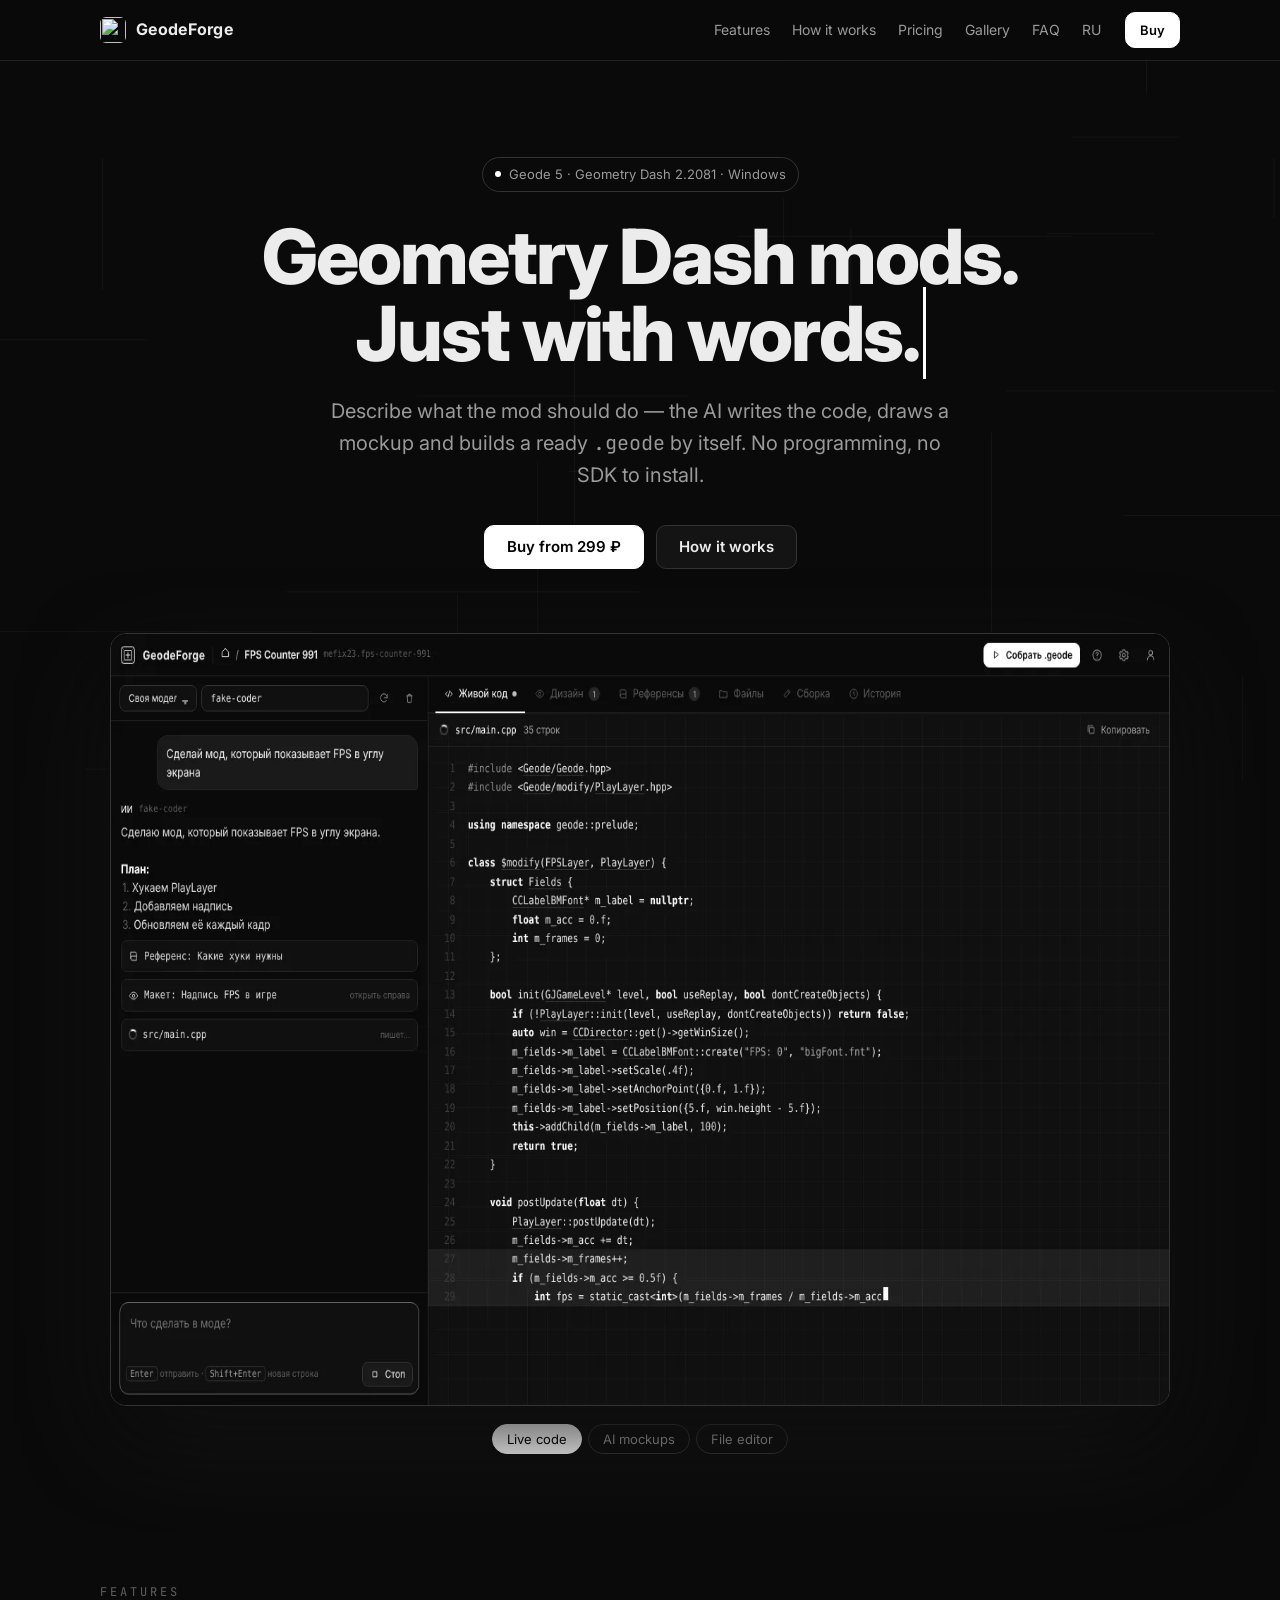
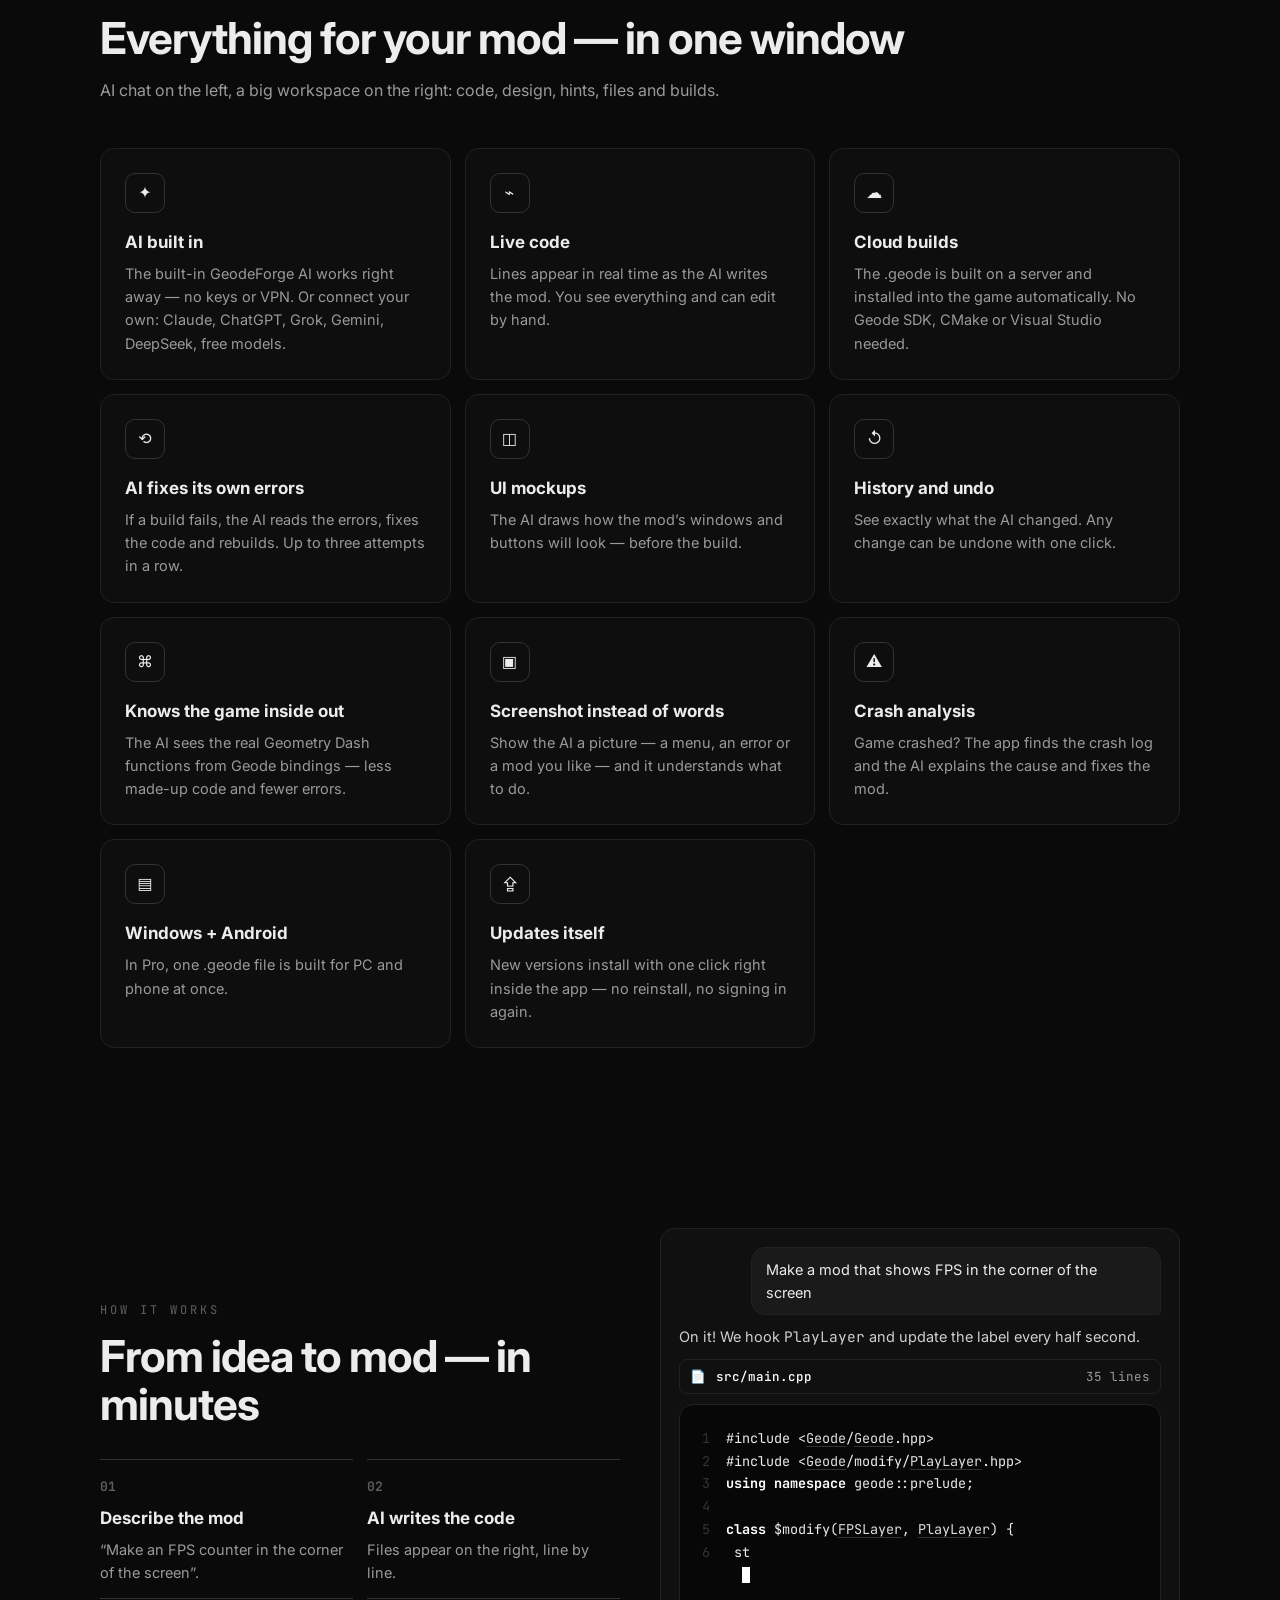
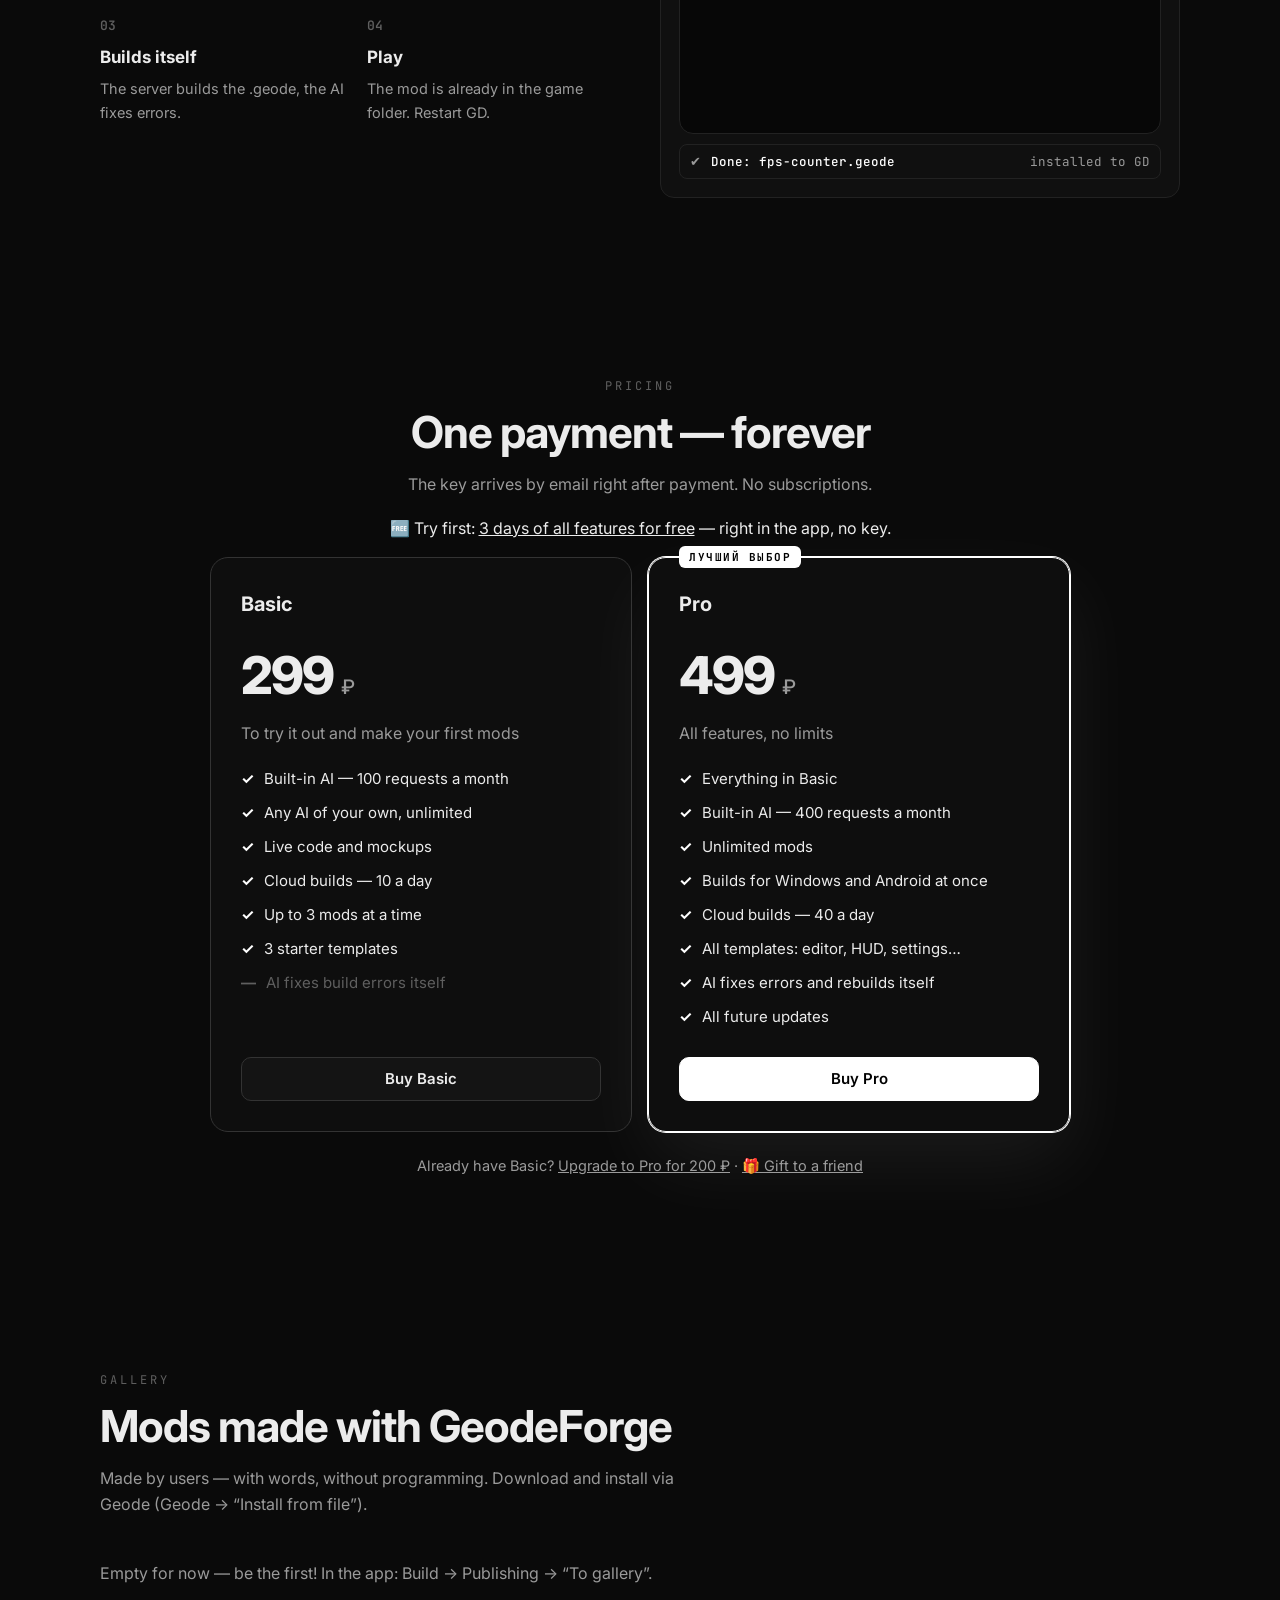
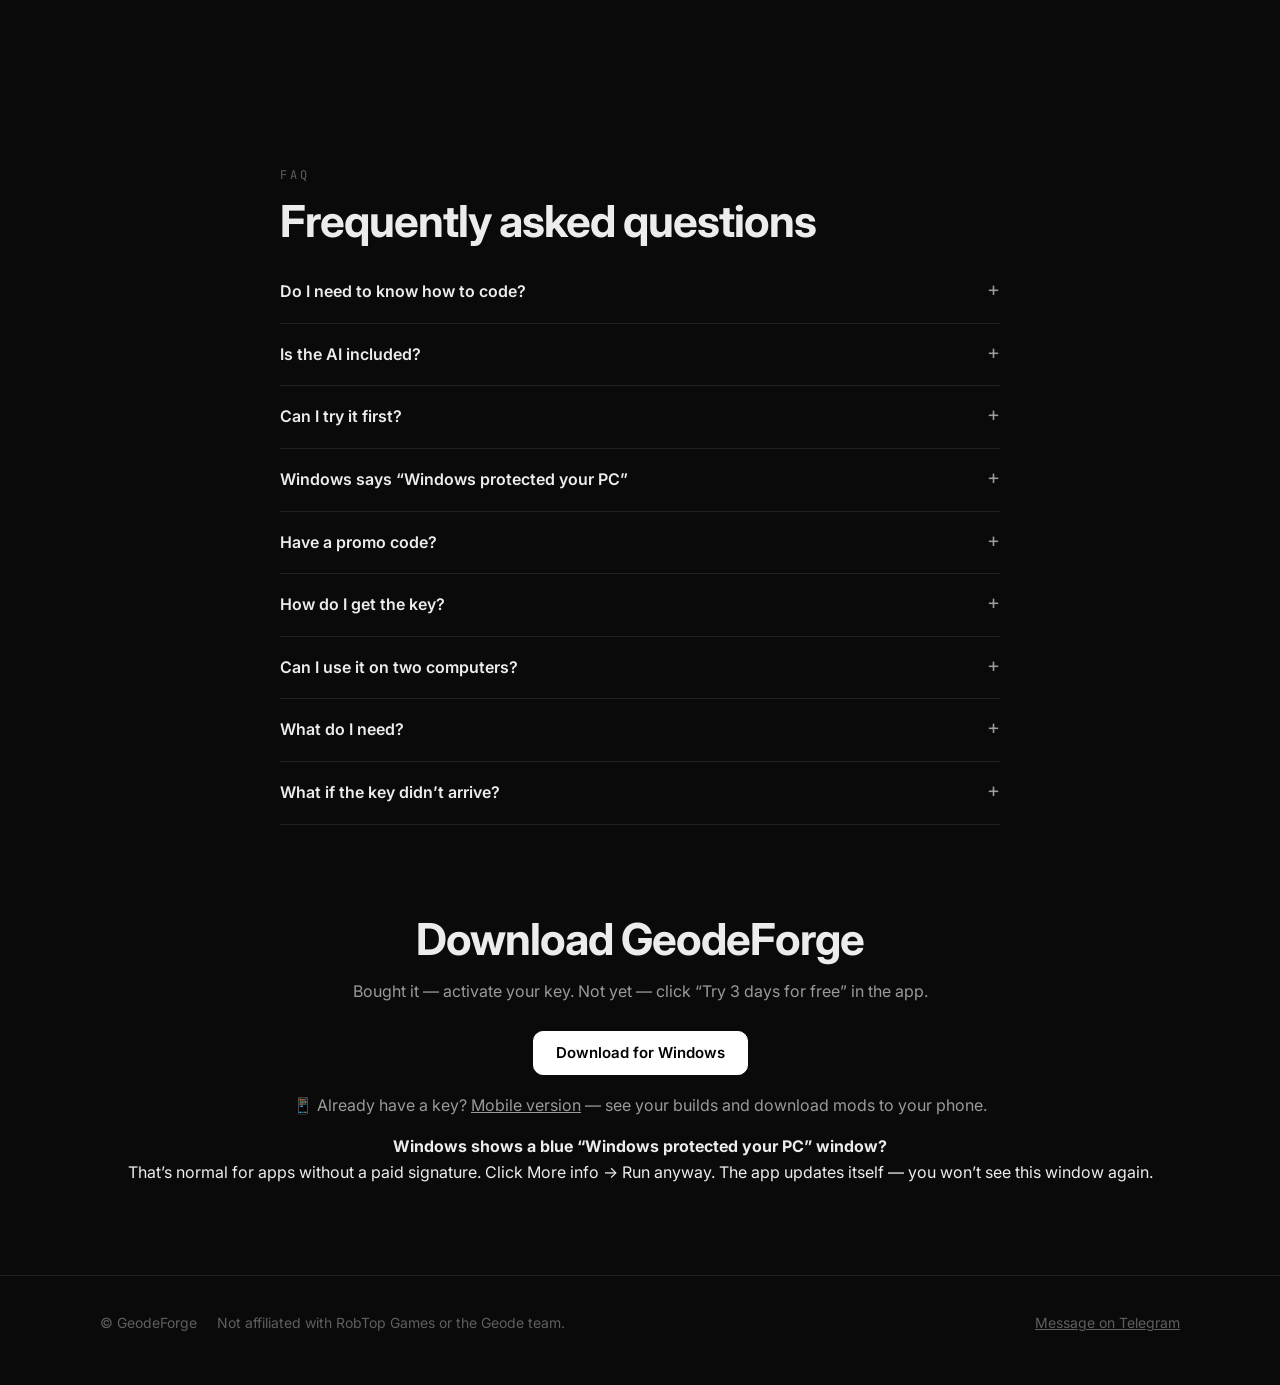
==== en.html @ 8c6d9cfe "update: en.html" ====
<!doctype html>
<html lang="en">
<head>
<meta charset="utf-8">
<meta name="viewport" content="width=device-width, initial-scale=1">
<title>GeodeForge — Geometry Dash mods made with AI</title>
<meta name="description" content="An app for making Geode mods for Geometry Dash with AI. Describe it in words — the AI writes the code and builds the .geode itself.">
<meta property="og:title" content="GeodeForge — Geometry Dash mods with AI">
<meta property="og:description" content="Describe what the mod should do — the AI writes the code, draws a mockup and builds the .geode.">
<meta property="og:image" content="assets/shot-code.webp">
<link rel="icon" type="image/png" href="assets/icon.png">
<link rel="preconnect" href="https://fonts.googleapis.com">
<link href="https://fonts.googleapis.com/css2?family=Inter:wght@400;500;600;700;800&family=JetBrains+Mono:wght@400;600&display=swap" rel="stylesheet">
<link rel="stylesheet" href="style.css">
<link rel="alternate" hreflang="ru" href="./">
<link rel="manifest" href="manifest.webmanifest">
</head>
<body>
<canvas id="lines"></canvas>
<div class="sale-bar" id="sale-bar" hidden></div>

<header>
  <div class="wrap nav">
    <a class="brand" href="#">
      <img src="assets/icon.png" alt="" width="26" height="26" style="border-radius:6px">
      GeodeForge
    </a>
    <nav>
      <a href="#features">Features</a>
      <a href="#how">How it works</a>
      <a href="#buy">Pricing</a>
      <a href="#gallery">Gallery</a>
      <a href="#faq">FAQ</a>
      <a href="./" class="lang">RU</a>
    </nav>
    <a class="btn sm primary" href="#buy">Buy</a>
  </div>
</header>

<main>
  <div class="wrap hero">
    <div class="badge"><i></i> Geode 5 · Geometry Dash 2.2081 · Windows</div>
    <h1>Geometry Dash mods.<br><span class="typed" id="typed">Just with words.</span></h1>
    <p class="lead">Describe what the mod should do — the AI writes the code, draws a mockup and builds a ready <span class="mono">.geode</span> by itself. No programming, no SDK to install.</p>
    <div class="cta">
      <a class="btn primary" href="#buy">Buy from 299 ₽</a>
      <a class="btn" href="#how">How it works</a>
    </div>
    <div class="hero-shot"><img id="shot" src="assets/shot-code.webp" alt="GeodeForge window: AI chat on the left, code appears in real time on the right" width="1456" height="771"></div>
    <div class="shot-tabs">
      <button class="on" data-src="assets/shot-code.webp">Live code</button>
      <button data-src="assets/shot-design.webp">AI mockups</button>
      <button data-src="assets/shot-files.webp">File editor</button>
    </div>
  </div>

  <section id="features">
    <div class="wrap">
      <div class="kicker">Features</div>
      <h2>Everything for your mod — in one window</h2>
      <p class="sub">AI chat on the left, a big workspace on the right: code, design, hints, files and builds.</p>
      <div class="grid">
        <div class="card"><div class="ico">✦</div><h3>AI built in</h3><p>The built-in GeodeForge AI works right away — no keys or VPN. Or connect your own: Claude, ChatGPT, Grok, Gemini, DeepSeek, free models.</p></div>
        <div class="card"><div class="ico">⌁</div><h3>Live code</h3><p>Lines appear in real time as the AI writes the mod. You see everything and can edit by hand.</p></div>
        <div class="card"><div class="ico">☁</div><h3>Cloud builds</h3><p>The .geode is built on a server and installed into the game automatically. No Geode SDK, CMake or Visual Studio needed.</p></div>
        <div class="card"><div class="ico">⟲</div><h3>AI fixes its own errors</h3><p>If a build fails, the AI reads the errors, fixes the code and rebuilds. Up to three attempts in a row.</p></div>
        <div class="card"><div class="ico">◫</div><h3>UI mockups</h3><p>The AI draws how the mod’s windows and buttons will look — before the build.</p></div>
        <div class="card"><div class="ico">↺</div><h3>History and undo</h3><p>See exactly what the AI changed. Any change can be undone with one click.</p></div>
        <div class="card"><div class="ico">⌘</div><h3>Knows the game inside out</h3><p>The AI sees the real Geometry Dash functions from Geode bindings — less made-up code and fewer errors.</p></div>
        <div class="card"><div class="ico">▣</div><h3>Screenshot instead of words</h3><p>Show the AI a picture — a menu, an error or a mod you like — and it understands what to do.</p></div>
        <div class="card"><div class="ico">⚠</div><h3>Crash analysis</h3><p>Game crashed? The app finds the crash log and the AI explains the cause and fixes the mod.</p></div>
        <div class="card"><div class="ico">▤</div><h3>Windows + Android</h3><p>In Pro, one .geode file is built for PC and phone at once.</p></div>
        <div class="card"><div class="ico">⇪</div><h3>Updates itself</h3><p>New versions install with one click right inside the app — no reinstall, no signing in again.</p></div>
      </div>
    </div>
  </section>

  <section id="how">
    <div class="wrap split">
      <div>
        <div class="kicker">How it works</div>
        <h2>From idea to mod — in minutes</h2>
        <div class="steps" style="grid-template-columns:1fr 1fr;margin-top:30px">
          <div class="step"><h3>Describe the mod</h3><p>“Make an FPS counter in the corner of the screen”.</p></div>
          <div class="step"><h3>AI writes the code</h3><p>Files appear on the right, line by line.</p></div>
          <div class="step"><h3>Builds itself</h3><p>The server builds the .geode, the AI fixes errors.</p></div>
          <div class="step"><h3>Play</h3><p>The mod is already in the game folder. Restart GD.</p></div>
        </div>
      </div>
      <div class="chat">
        <div class="bubble">Make a mod that shows FPS in the corner of the screen</div>
        <div class="bot">On it! We hook <span class="mono">PlayLayer</span> and update the label every half second.</div>
        <div class="chip">📄 <b>src/main.cpp</b><span style="margin-left:auto">35 lines</span></div>
        <div class="code" id="code"></div>
        <div class="chip">✔ <b>Done: fps-counter.geode</b><span style="margin-left:auto">installed to GD</span></div>
      </div>
    </div>
  </section>

  <section id="buy">
    <div class="wrap">
      <div style="text-align:center">
        <div class="kicker">Pricing</div>
        <h2>One payment — forever</h2>
        <p class="sub" style="margin:0 auto 18px">The key arrives by email right after payment. No subscriptions.</p>
        <p class="trial-note">🆓 Try first: <a href="#download">3 days of all features for free</a> — right in the app, no key.</p>
      </div>
      <div class="prices">
        <div class="price">
          <h3>Basic</h3>
          <div class="amount" id="amt-basic">299 <span>₽</span></div>
          <div class="dim">To try it out and make your first mods</div>
          <ul>
            <li>Built-in AI — 100 requests a month</li>
            <li>Any AI of your own, unlimited</li>
            <li>Live code and mockups</li>
            <li>Cloud builds — 10 a day</li>
            <li>Up to 3 mods at a time</li>
            <li>3 starter templates</li>
            <li class="no">AI fixes build errors itself</li>
          </ul>
          <button class="btn" data-plan="basic">Buy Basic</button>
        </div>
        <div class="price pro">
          <h3>Pro</h3>
          <div class="amount" id="amt-pro">499 <span>₽</span></div>
          <div class="dim">All features, no limits</div>
          <ul>
            <li>Everything in Basic</li>
            <li>Built-in AI — 400 requests a month</li>
            <li>Unlimited mods</li>
            <li>Builds for Windows and Android at once</li>
            <li>Cloud builds — 40 a day</li>
            <li>All templates: editor, HUD, settings…</li>
            <li>AI fixes errors and rebuilds itself</li>
            <li>All future updates</li>
          </ul>
          <button class="btn primary" data-plan="pro">Buy Pro</button>
        </div>
      </div>
      <p class="upgrade-note">Already have Basic? <a href="#" data-plan="upgrade">Upgrade to Pro for <span id="amt-upgrade">200</span> ₽</a> · <a href="#" data-plan="pro" data-gift="1">🎁 Gift to a friend</a></p>
    </div>
  </section>

  <section id="reviews" hidden>
    <div class="wrap">
      <div class="kicker">Reviews</div>
      <h2>What people say <span id="rating"></span></h2>
      <div class="reviews" id="reviews-list"></div>
    </div>
  </section>

  <section id="gallery">
    <div class="wrap">
      <div class="kicker">Gallery</div>
      <h2>Mods made with GeodeForge</h2>
      <p class="sub">Made by users — with words, without programming. Download and install via Geode (Geode → “Install from file”).</p>
      <div class="gallery" id="gallery-list"><div class="dim">Empty for now — be the first! In the app: Build → Publishing → “To gallery”.</div></div>
    </div>
  </section>

  <section id="faq">
    <div class="wrap faq">
      <div class="kicker">FAQ</div>
      <h2>Frequently asked questions</h2>
      <details><summary>Do I need to know how to code?</summary><p>No. Describe what you need — the AI writes the code. If something’s off, just tell it what to fix.</p></details>
      <details><summary>Is the AI included?</summary><p>Yes: the built-in GeodeForge AI works right away, no keys or VPN (100 requests a month in Basic, 400 in Pro). You can also connect your own AI with no limits — there are free options (OpenRouter, Groq, a local model via Ollama). For the hardest mods Claude is the best.</p></details>
      <details><summary>Can I try it first?</summary><p>Yes. Download the app and click “Try 3 days for free” — all Pro features, no key or payment. Once per computer. Later just enter a purchased key — your mods and settings stay.</p></details>
      <details><summary>Windows says “Windows protected your PC”</summary><p>It’s a normal warning for apps without a paid digital signature. Click “More info” → “Run anyway”. The installer is downloaded only from this site (GitHub).</p></details>
      <details><summary>Have a promo code?</summary><p>Enter it in the “Promo code” field when buying. Friends of GeodeForge users get 10% off with their referral code.</p></details>
      <details><summary>How do I get the key?</summary><p>Right after payment the key is shown on screen and sent by email. In the app click “Activate”, enter your email, a password and the key.</p></details>
      <details><summary>Can I use it on two computers?</summary><p>The account works on one device at a time. When you sign in on a new PC, you get an email or Telegram message with a “Confirm sign-in” button, and the old PC signs out.</p></details>
      <details><summary>What do I need?</summary><p>Windows 10/11 and internet. Nothing to install for building mods — it runs in the cloud.</p></details>
      <details><summary>What if the key didn’t arrive?</summary><p>Check Spam. If it’s not there — message us with the email you used for the purchase.</p></details>
    </div>
  </section>

  <section id="download" style="padding-top:0">
    <div class="wrap" style="text-align:center">
      <h2>Download GeodeForge</h2>
      <p class="sub" style="margin:0 auto 26px">Bought it — activate your key. Not yet — click “Try 3 days for free” in the app.</p>
      <a class="btn primary" id="dl" href="#">Download for Windows</a>
      <p class="dim" style="margin-top:18px">📱 Already have a key? <a href="m.html">Mobile version</a> — see your builds and download mods to your phone.</p>
      <div class="smartscreen">
        <b>Windows shows a blue “Windows protected your PC” window?</b><br>
        That’s normal for apps without a paid signature. Click <span class="kbd">More info</span> → <span class="kbd">Run anyway</span>.
        The app updates itself — you won’t see this window again.
      </div>
    </div>
  </section>
</main>

<footer>
  <div class="wrap">
    <span>© GeodeForge</span>
    <span class="mute">Not affiliated with RobTop Games or the Geode team.</span>
    <span style="margin-left:auto" id="tg"></span>
  </div>
</footer>

<div class="modal-bg" id="modal">
  <form class="modal" id="buyform">
    <button type="button" class="x" aria-label="Close">×</button>
    <h3 id="m-title">Purchase</h3>
    <div class="dim" id="m-sub" style="font-size:14px"></div>
    <label class="l" for="email" id="m-email-label">Email — the key will be sent here</label>
    <input class="input" id="email" type="email" required placeholder="you@gmail.com" autocomplete="email">
    <label class="l" for="promo">Promo code <span class="dim">(if any)</span></label>
    <input class="input mono" id="promo" placeholder="GD20" autocomplete="off" style="text-transform:uppercase">
    <div class="promo-msg" id="promo-msg"></div>
    <label class="check-row"><input type="checkbox" id="gift"> 🎁 It’s a gift — send the key to a friend</label>
    <div id="gift-fields" hidden>
      <label class="l" for="gift-to">Friend’s email</label>
      <input class="input" id="gift-to" type="email" placeholder="friend@mail.ru">
      <label class="l" for="gift-from">From (your name)</label>
      <input class="input" id="gift-from" maxlength="60" placeholder="Alex">
      <label class="l" for="gift-msg">Message (optional)</label>
      <input class="input" id="gift-msg" maxlength="300" placeholder="Happy birthday!">
    </div>
    <label class="l">Payment method</label>
    <div class="seg">
      <button type="button" class="on" data-method="card">💳 Card</button>
      <button type="button" data-method="wallet">YooMoney</button>
    </div>
    <div class="total"><span class="dim">Total</span><b id="m-sum">—</b></div>
    <button class="btn primary" style="width:100%" id="paybtn">Go to payment</button>
    <div class="err" id="m-err"></div>
    <div class="fine">Payment via YooMoney (Russian cards and wallets). After payment you’ll come back here and see your key.</div>
  </form>
</div>

<script src="config.js"></script>
<script src="app.js"></script>
</body>
</html>
---- style.css ----
:root {
  --bg: #0a0a0a;
  --bg2: #101010;
  --panel: #141414;
  --line: #222;
  --line2: #333;
  --text: #ececec;
  --dim: #9a9a9a;
  --mute: #5f5f5f;
  --white: #fff;
  --mono: "JetBrains Mono", Consolas, monospace;
  --sans: "Inter", "Segoe UI", system-ui, sans-serif;
}
* { box-sizing: border-box; }
html { scroll-behavior: smooth; }
body { margin: 0; background: var(--bg); color: var(--text); font: 16px/1.6 var(--sans); -webkit-font-smoothing: antialiased; overflow-x: hidden; }
a { color: inherit; }
img { max-width: 100%; display: block; }
::selection { background: #fff; color: #000; }
.wrap { max-width: 1120px; margin: 0 auto; padding: 0 20px; }
.mono { font-family: var(--mono); }
.dim { color: var(--dim); }
.mute { color: var(--mute); }

/* Фоновые линии */
#lines { position: fixed; inset: 0; z-index: 0; pointer-events: none; opacity: .5; }
main, header, footer { position: relative; z-index: 1; }

/* Шапка */
header { position: sticky; top: 0; z-index: 10; backdrop-filter: blur(12px); background: rgba(10,10,10,.75); border-bottom: 1px solid var(--line); }
.nav { height: 60px; display: flex; align-items: center; gap: 24px; }
.brand { display: flex; align-items: center; gap: 10px; font-weight: 700; letter-spacing: .3px; text-decoration: none; }
.brand svg { width: 26px; height: 26px; }
.nav nav { display: flex; gap: 22px; margin-left: auto; font-size: 14px; }
.nav nav a { color: var(--dim); text-decoration: none; }
.nav nav a:hover { color: var(--white); }

/* Кнопки */
.btn { display: inline-flex; align-items: center; justify-content: center; gap: 8px; height: 44px; padding: 0 22px; border-radius: 10px; border: 1px solid var(--line2); background: var(--panel); color: var(--text); font: 600 15px var(--sans); cursor: pointer; text-decoration: none; transition: .15s; white-space: nowrap; }
.btn:hover { border-color: #666; }
.btn.primary { background: var(--white); color: #000; border-color: var(--white); }
.btn.primary:hover { background: #dcdcdc; }
.btn.sm { height: 36px; padding: 0 14px; font-size: 13px; }
.btn:disabled { opacity: .5; cursor: default; }

/* Первый экран */
.hero { padding: 96px 0 40px; text-align: center; }
.badge { display: inline-flex; gap: 8px; align-items: center; padding: 6px 12px; border: 1px solid var(--line2); border-radius: 999px; font-size: 13px; color: var(--dim); margin-bottom: 26px; }
.badge i { width: 6px; height: 6px; border-radius: 50%; background: #fff; display: inline-block; animation: blink 1.4s infinite; }
@keyframes blink { 50% { opacity: .2; } }
h1 { font-size: clamp(38px, 7vw, 76px); line-height: 1.02; letter-spacing: -2px; margin: 0 0 22px; font-weight: 800; }
h1 .typed { border-right: 3px solid #fff; padding-right: 4px; animation: caret 1s steps(2) infinite; }
@keyframes caret { 50% { border-color: transparent; } }
.lead { font-size: clamp(17px, 2.2vw, 20px); color: var(--dim); max-width: 640px; margin: 0 auto 34px; }
.cta { display: flex; gap: 12px; justify-content: center; flex-wrap: wrap; }
.hero-shot { margin: 64px auto 0; max-width: 1060px; border-radius: 16px; border: 1px solid var(--line2); overflow: hidden; box-shadow: 0 40px 120px rgba(255,255,255,.06), 0 30px 80px rgba(0,0,0,.8); position: relative; background: #000; }
.hero-shot img { width: 100%; }
.shot-tabs { display: flex; gap: 6px; justify-content: center; margin-top: 18px; flex-wrap: wrap; }
.shot-tabs button { background: none; border: 1px solid var(--line2); color: var(--dim); border-radius: 999px; padding: 6px 14px; font: 13px var(--sans); cursor: pointer; }
.shot-tabs button.on { background: #fff; color: #000; border-color: #fff; }

/* Секции */
section { padding: 90px 0; }
.kicker { font: 12px var(--mono); letter-spacing: 3px; color: var(--mute); text-transform: uppercase; margin-bottom: 14px; }
h2 { font-size: clamp(28px, 4vw, 44px); letter-spacing: -1px; margin: 0 0 16px; line-height: 1.1; }
.sub { color: var(--dim); max-width: 620px; margin: 0 0 44px; }

.grid { display: grid; grid-template-columns: repeat(3, 1fr); gap: 14px; }
.card { border: 1px solid var(--line); border-radius: 14px; padding: 24px; background: rgba(16,16,16,.8); transition: .2s; }
.card:hover { border-color: #444; transform: translateY(-2px); }
.card .ico { width: 40px; height: 40px; border-radius: 10px; border: 1px solid var(--line2); display: grid; place-items: center; margin-bottom: 16px; }
.card h3 { margin: 0 0 6px; font-size: 17px; }
.card p { margin: 0; color: var(--dim); font-size: 14.5px; }

.steps { display: grid; grid-template-columns: repeat(4, 1fr); gap: 14px; counter-reset: s; }
.step { border-top: 1px solid var(--line2); padding-top: 18px; counter-increment: s; }
.step::before { content: "0" counter(s); font: 600 13px var(--mono); color: var(--mute); display: block; margin-bottom: 10px; }
.step h3 { margin: 0 0 6px; font-size: 17px; }
.step p { margin: 0; color: var(--dim); font-size: 14.5px; }

/* Живой код */
.code { border: 1px solid var(--line); border-radius: 14px; background: #070707; font: 13.5px/1.7 var(--mono); padding: 22px 0; overflow: hidden; height: 330px; position: relative; }
.code .ln { display: inline-block; width: 46px; text-align: right; padding-right: 16px; color: #333; }
.code .kw { color: #fff; font-weight: 700; }
.code .str { color: #9a9a9a; }
.code .com { color: #555; font-style: italic; }
.code .ty { color: #e0e0e0; text-decoration: underline; text-decoration-color: #333; text-underline-offset: 3px; }
.split { display: grid; grid-template-columns: 1fr 1fr; gap: 40px; align-items: center; }
.chat { border: 1px solid var(--line); border-radius: 14px; padding: 18px; background: var(--bg2); display: flex; flex-direction: column; gap: 10px; }
.bubble { align-self: flex-end; background: #1a1a1a; border: 1px solid var(--line); border-radius: 14px 14px 4px 14px; padding: 10px 14px; max-width: 85%; font-size: 14.5px; }
.bot { font-size: 14.5px; color: #cfcfcf; }
.chip { display: flex; gap: 10px; align-items: center; border: 1px solid var(--line); border-radius: 8px; padding: 8px 10px; font: 12.5px var(--mono); color: var(--dim); }
.chip b { color: #fff; font-weight: 500; }

/* Цены */
.prices { display: grid; grid-template-columns: 1fr 1fr; gap: 16px; max-width: 860px; margin: 0 auto; }
.price { border: 1px solid var(--line2); border-radius: 18px; padding: 30px; background: rgba(16,16,16,.85); display: flex; flex-direction: column; }
.price.pro { border-color: #fff; box-shadow: 0 0 0 1px #fff, 0 30px 80px rgba(255,255,255,.07); position: relative; }
.price.pro::before { content: "ЛУЧШИЙ ВЫБОР"; position: absolute; top: -12px; left: 30px; background: #fff; color: #000; font: 700 11px var(--mono); letter-spacing: 1.5px; padding: 4px 10px; border-radius: 6px; }
.price h3 { margin: 0; font-size: 20px; }
.amount { font-size: 52px; font-weight: 800; letter-spacing: -2px; margin: 14px 0 4px; }
.amount span { font-size: 20px; color: var(--dim); font-weight: 500; letter-spacing: 0; }
.price ul { list-style: none; padding: 0; margin: 20px 0 28px; display: flex; flex-direction: column; gap: 10px; font-size: 15px; }
.price li { display: flex; gap: 10px; }
.price li::before { content: "✓"; color: #fff; font-weight: 700; }
.price li.no { color: var(--mute); }
.price li.no::before { content: "—"; color: var(--mute); }
.price .btn { margin-top: auto; width: 100%; }
.upgrade-note { text-align: center; color: var(--dim); margin-top: 22px; font-size: 14.5px; }

/* Вопросы */
.faq { max-width: 760px; }
details { border-bottom: 1px solid var(--line); padding: 18px 0; }
summary { cursor: pointer; font-weight: 600; list-style: none; display: flex; justify-content: space-between; gap: 20px; }
summary::after { content: "+"; color: var(--dim); font-weight: 400; font-size: 20px; line-height: 1; }
details[open] summary::after { content: "−"; }
details p { color: var(--dim); margin: 12px 0 0; }

footer { border-top: 1px solid var(--line); padding: 36px 0 50px; color: var(--mute); font-size: 14px; }
footer .wrap { display: flex; gap: 20px; flex-wrap: wrap; align-items: center; }

/* Окно покупки */
.modal-bg { position: fixed; inset: 0; background: rgba(0,0,0,.75); backdrop-filter: blur(6px); display: none; place-items: center; z-index: 50; padding: 16px; }
.modal-bg.open { display: grid; }
.modal { width: 100%; max-width: 440px; background: #121212; border: 1px solid var(--line2); border-radius: 18px; padding: 28px; position: relative; }
.modal h3 { margin: 0 0 4px; font-size: 22px; }
.modal .x { position: absolute; top: 14px; right: 14px; background: none; border: none; color: var(--dim); font-size: 22px; cursor: pointer; }
label.l { display: block; font-size: 13px; color: var(--dim); margin: 18px 0 6px; }
.input { width: 100%; height: 46px; border-radius: 10px; border: 1px solid var(--line2); background: #0a0a0a; color: #fff; padding: 0 14px; font: 15px var(--sans); outline: none; }
.input:focus { border-color: #888; }
.seg { display: grid; grid-template-columns: 1fr 1fr; gap: 8px; }
.seg button { height: 44px; border-radius: 10px; border: 1px solid var(--line2); background: #0a0a0a; color: var(--dim); font: 14px var(--sans); cursor: pointer; }
.seg button.on { border-color: #fff; color: #fff; background: #1a1a1a; }
.err { color: #ff8a8a; font-size: 14px; margin-top: 14px; min-height: 1px; }
.total { display: flex; justify-content: space-between; margin: 22px 0 14px; font-size: 15px; }
.total b { font-size: 22px; }
.fine { font-size: 12.5px; color: var(--mute); margin-top: 14px; text-align: center; }

.keybox { font: 700 clamp(18px, 4vw, 26px) var(--mono); letter-spacing: 1px; color: #fff; border: 1px dashed #555; border-radius: 12px; padding: 20px; text-align: center; margin: 22px 0; user-select: all; word-break: break-all; }

@media (max-width: 860px) {
  .grid, .steps { grid-template-columns: 1fr 1fr; }
  .split, .prices { grid-template-columns: 1fr; }
  .nav nav { display: none; }
}
@media (max-width: 560px) {
  .grid, .steps { grid-template-columns: 1fr; }
  .hero { padding-top: 60px; }
  section { padding: 64px 0; }
}
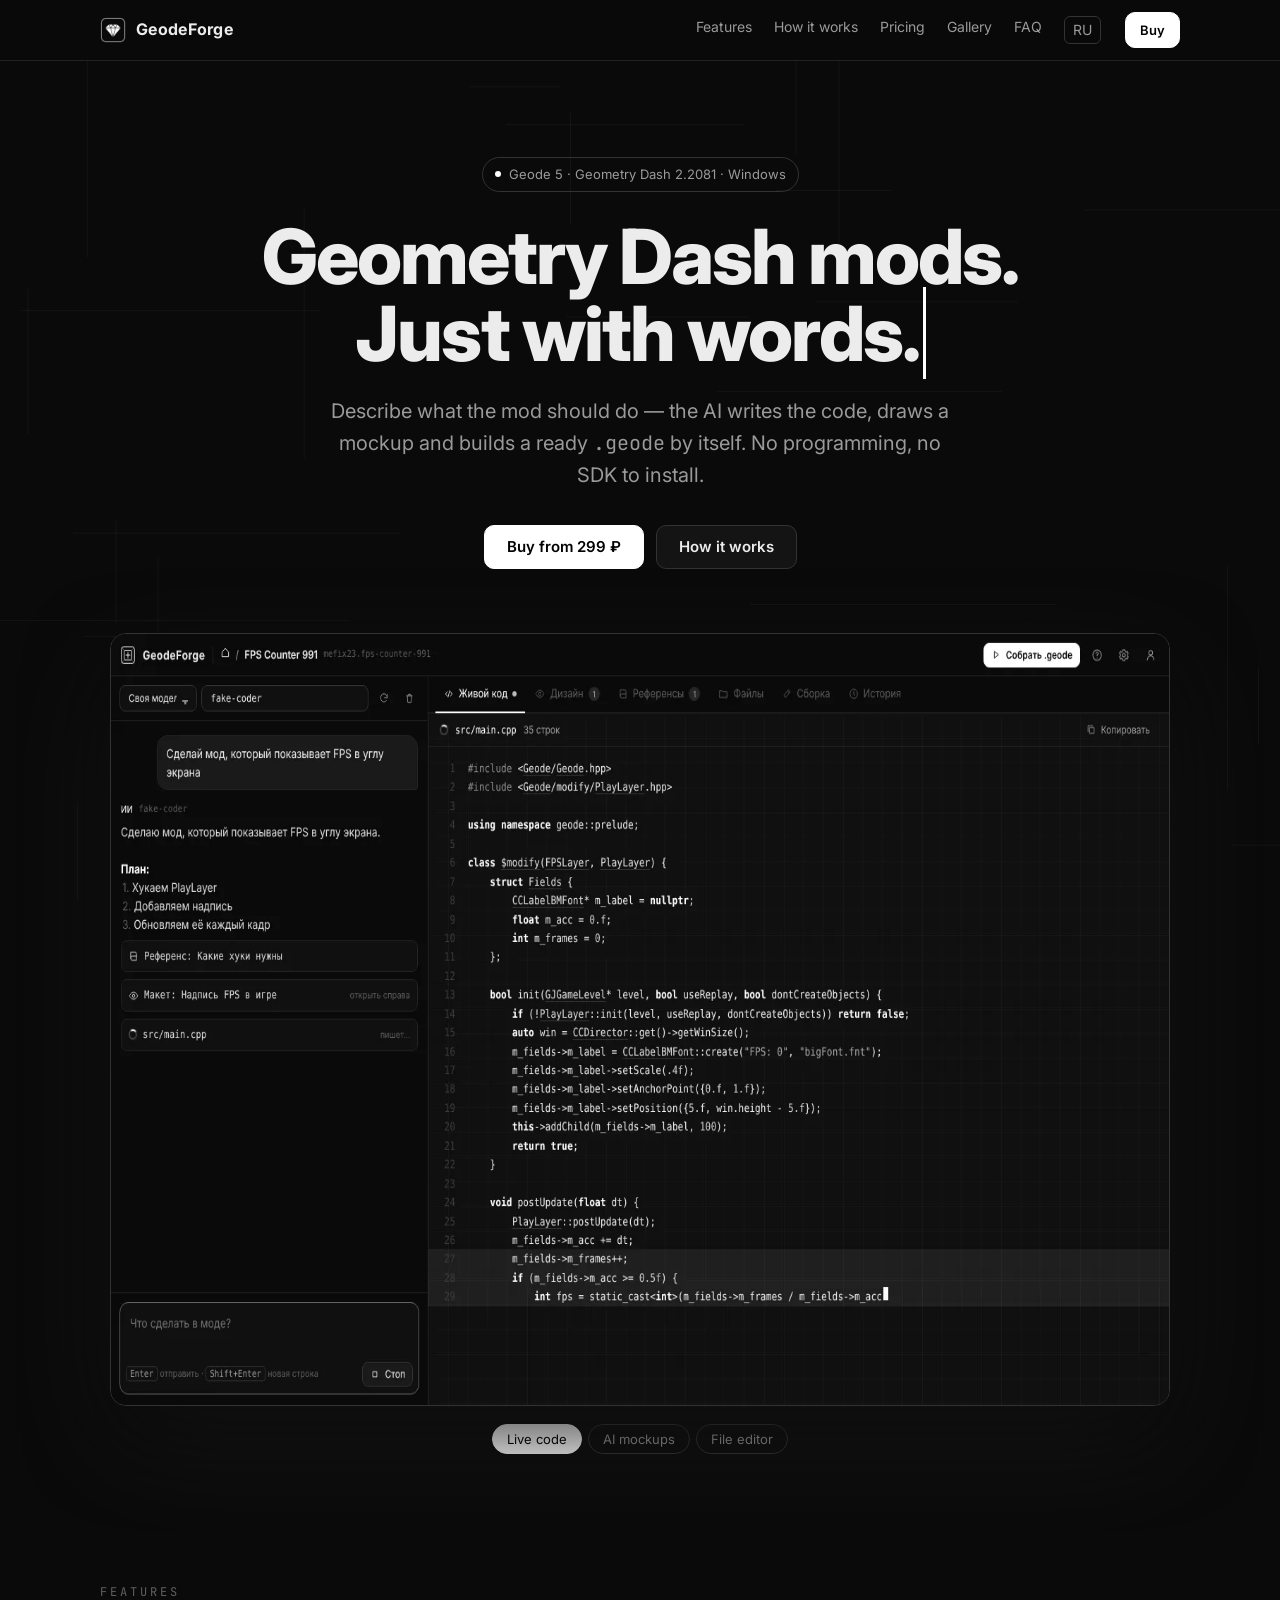
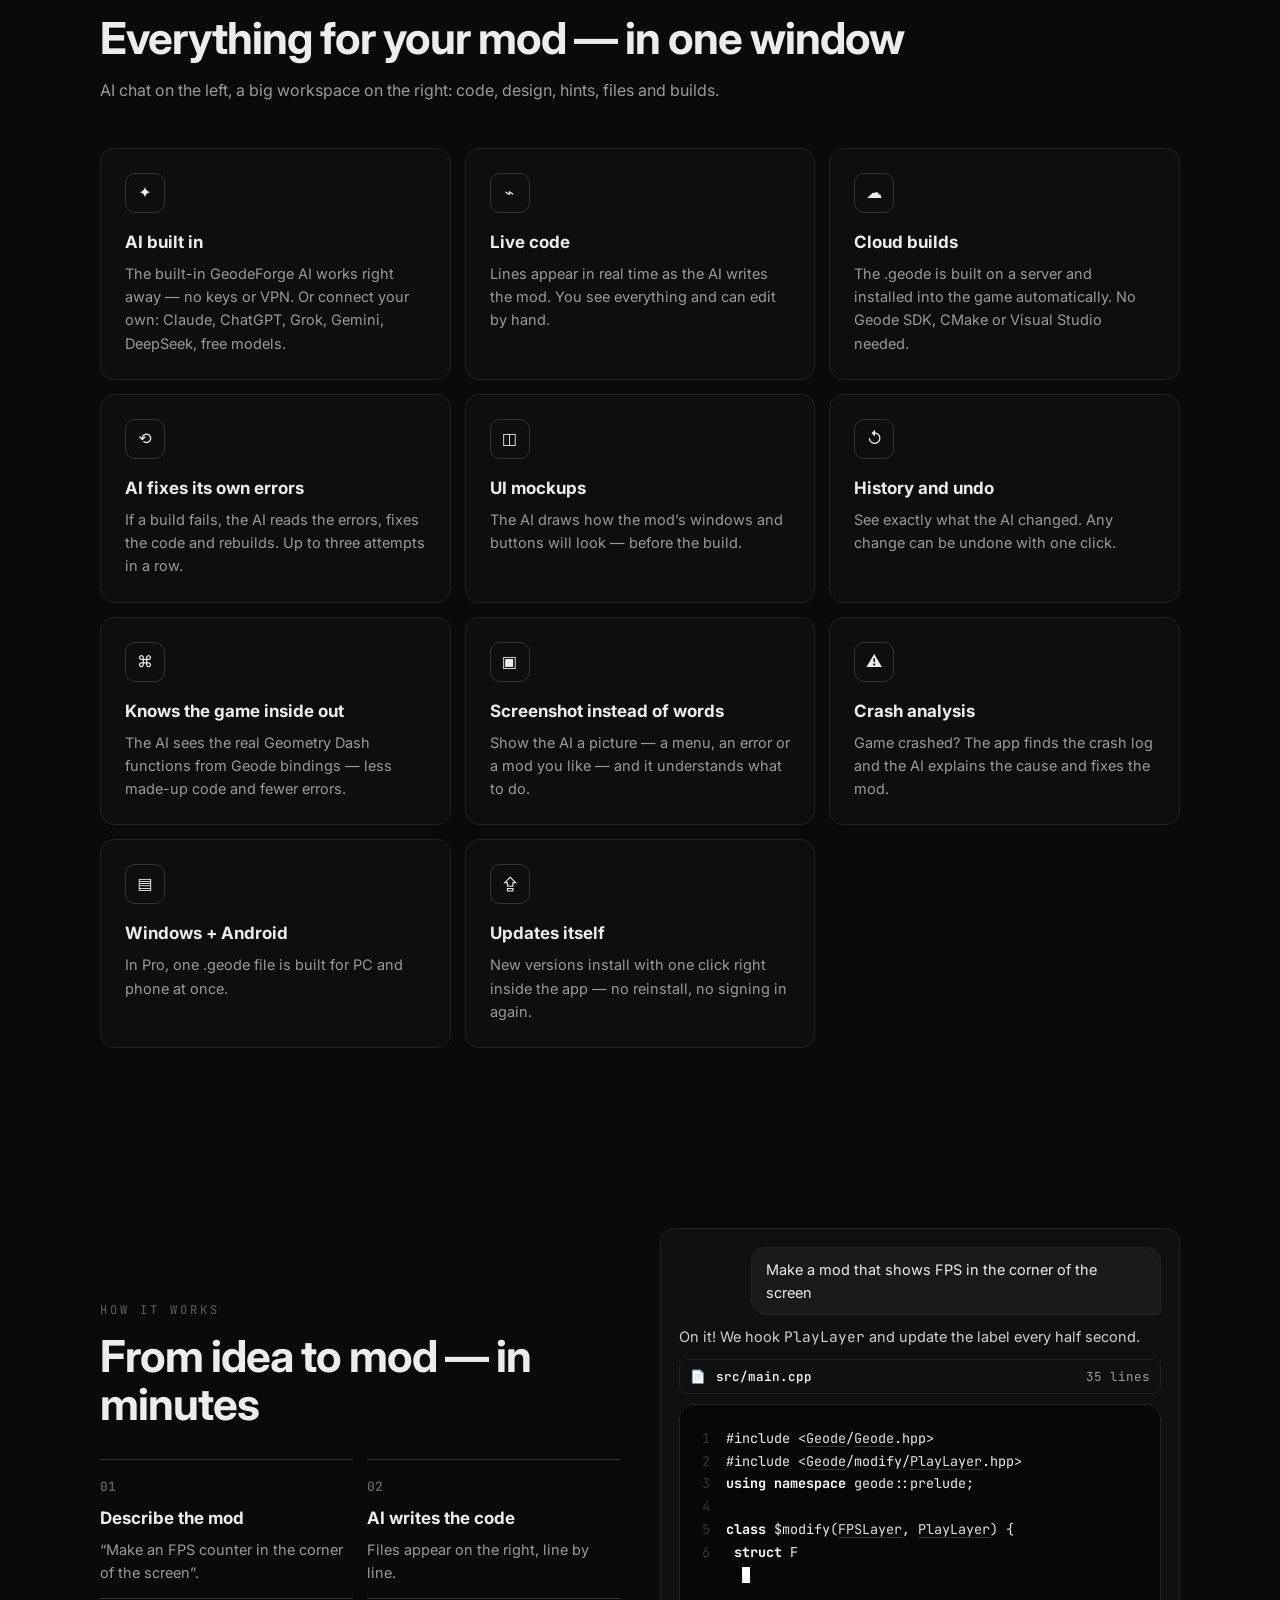
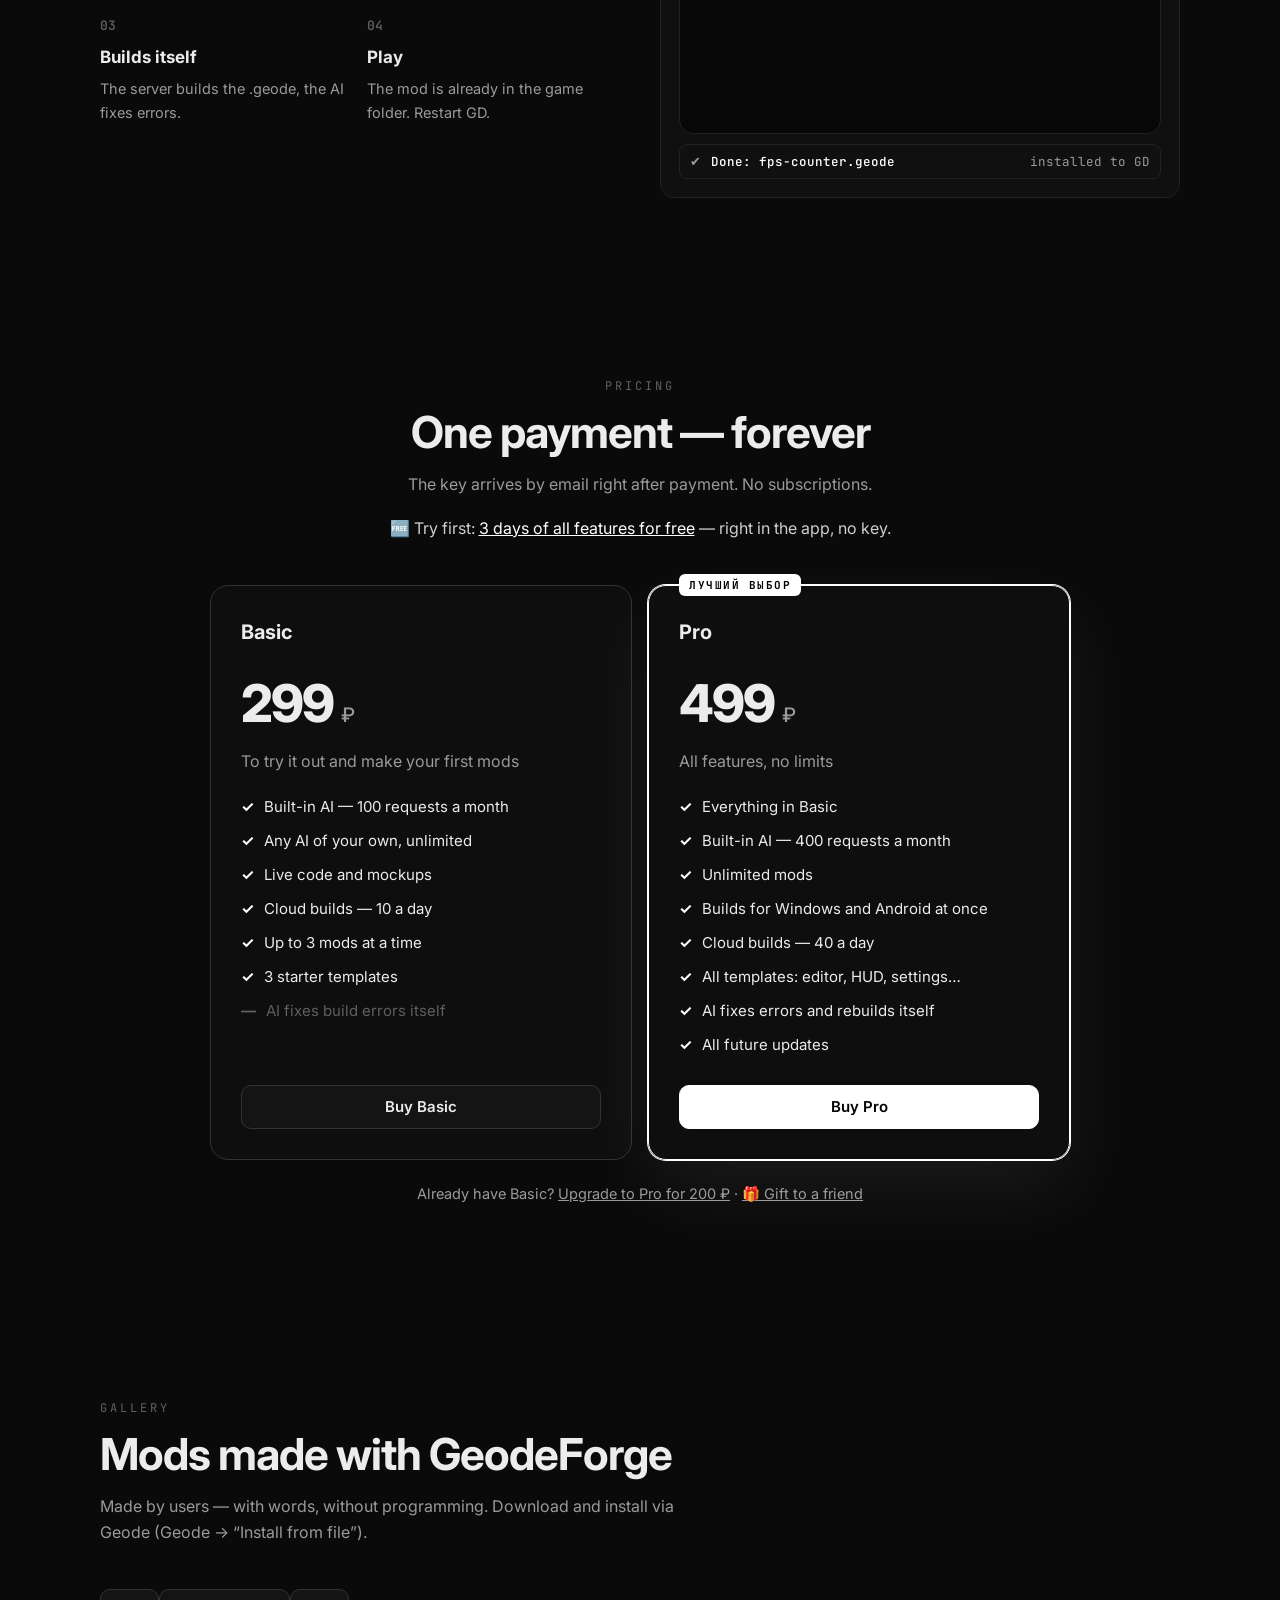
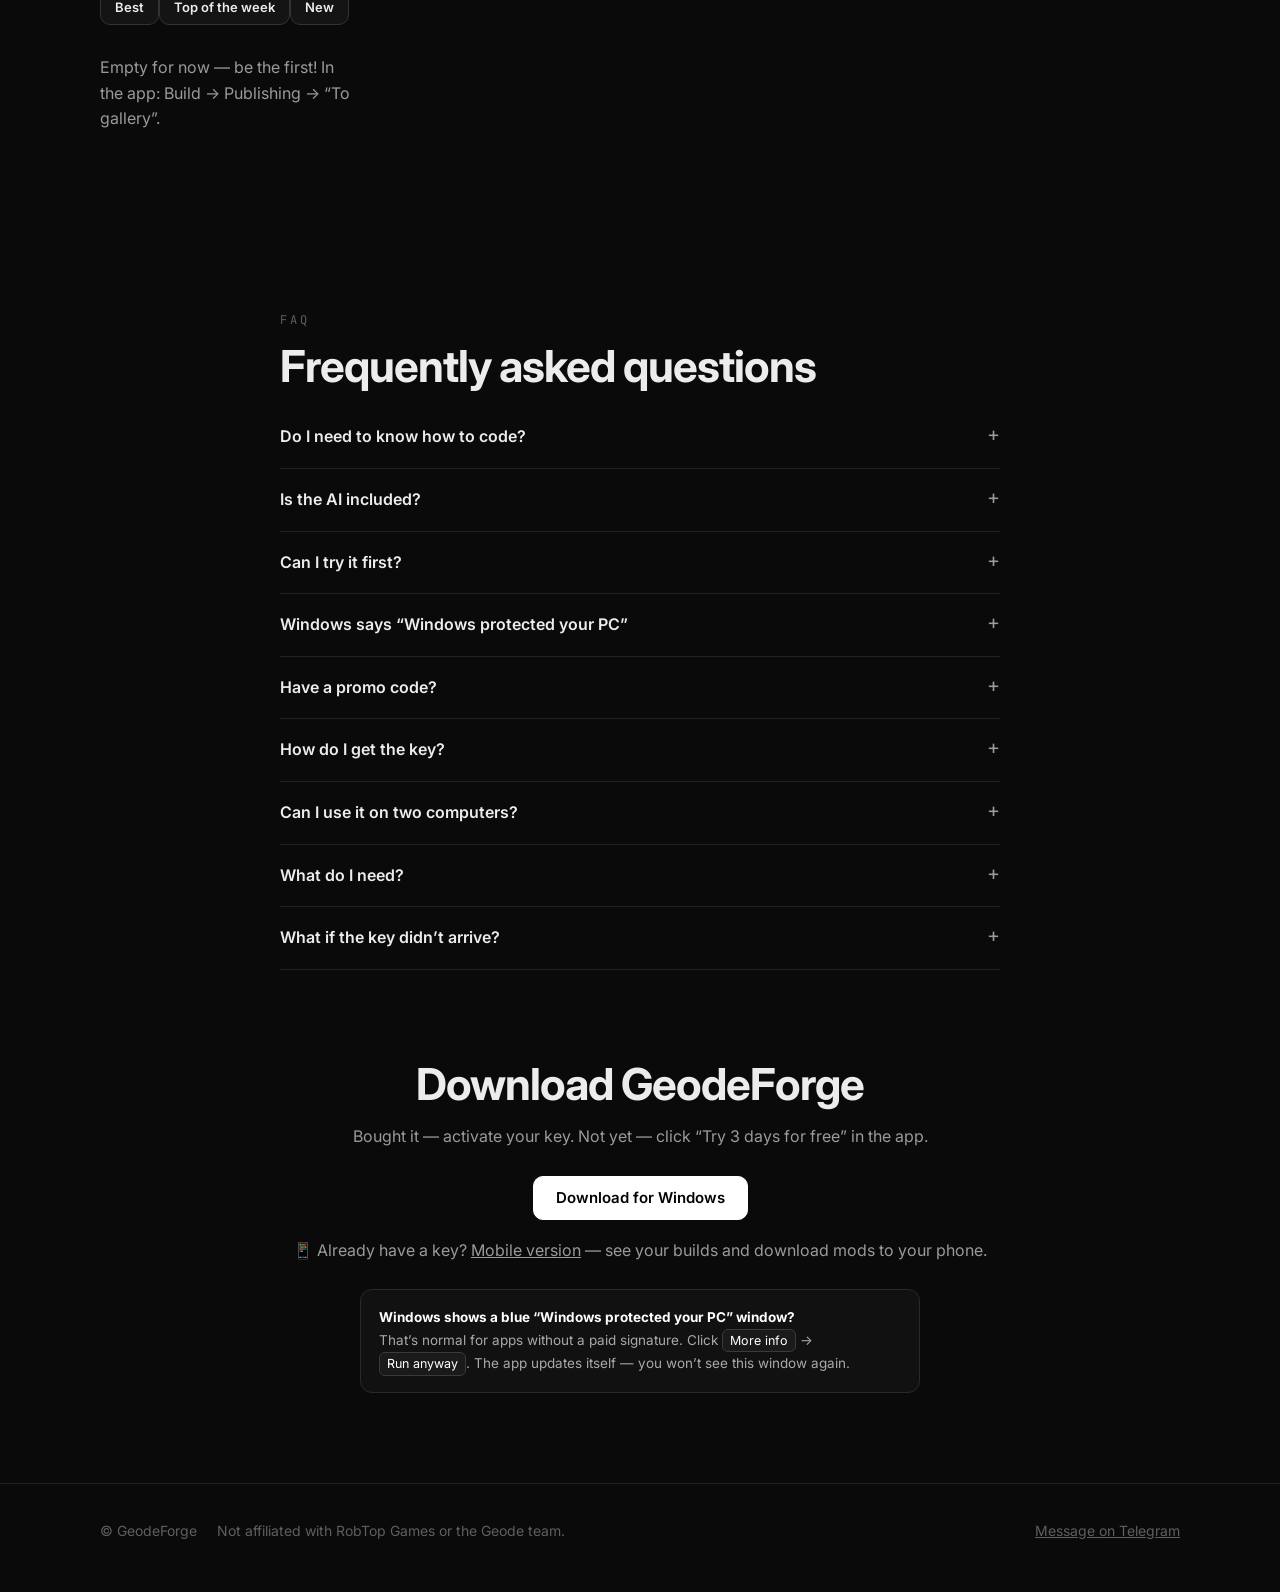
==== commit 4788ed0d: "update: en.html" ====
--- a/en.html
+++ b/en.html
@@ -155,6 +155,8 @@
       <div class="kicker">Gallery</div>
       <h2>Mods made with GeodeForge</h2>
       <p class="sub">Made by users — with words, without programming. Download and install via Geode (Geode → “Install from file”).</p>
+      <div id="contest" class="contest" hidden></div>
+      <div class="gtabs"><button class="btn sm on" data-gsort="top">Best</button><button class="btn sm" data-gsort="week">Top of the week</button><button class="btn sm" data-gsort="new">New</button></div>
       <div class="gallery" id="gallery-list"><div class="dim">Empty for now — be the first! In the app: Build → Publishing → “To gallery”.</div></div>
     </div>
   </section>
--- a/style.css
+++ b/style.css
@@ -148,3 +148,33 @@
   .hero { padding-top: 60px; }
   section { padding: 64px 0; }
 }
+
+.trial-note { text-align: center; margin: 0 auto 44px; color: #cfcfcf; }
+.trial-note a { color: #fff; }
+.smartscreen { max-width: 560px; margin: 26px auto 0; padding: 16px 18px; border: 1px solid #2a2a2a; border-radius: 12px; background: #111; color: #a9a9a9; font-size: 13.5px; line-height: 1.7; text-align: left; }
+.smartscreen b { color: #fff; }
+.kbd { display: inline-block; padding: 0 7px; border: 1px solid #3a3a3a; border-radius: 6px; background: #1a1a1a; color: #fff; font-size: 12.5px; }
+.promo-msg { font-size: 12.5px; min-height: 18px; margin-top: 6px; color: #a9a9a9; }
+.promo-msg.ok { color: #fff; }
+.promo-msg.err { color: #ff6b6b; }
+.total s { color: #666; font-weight: 400; margin-right: 8px; font-size: .8em; }
+
+.sale-bar { position: relative; z-index: 5; background: #fff; color: #000; text-align: center; font-weight: 700; padding: 10px 16px; font-size: 14px; }
+.sale-bar a { color: #000; }
+nav .lang { border: 1px solid #333; border-radius: 6px; padding: 2px 8px; }
+.amount s { color: #666; font-size: .5em; margin-right: 6px; font-weight: 600; }
+.reviews { display: grid; grid-template-columns: repeat(auto-fill, minmax(280px, 1fr)); gap: 14px; margin-top: 30px; }
+.review { border: 1px solid #262626; border-radius: 14px; padding: 18px; background: #111; }
+.review .st { letter-spacing: 2px; color: #fff; }
+.review .st i { color: #333; font-style: normal; }
+.review p { color: #cfcfcf; margin: 10px 0; white-space: pre-wrap; }
+.review b { font-size: 14px; }
+.gallery { display: grid; grid-template-columns: repeat(auto-fill, minmax(240px, 1fr)); gap: 14px; margin-top: 30px; }
+.gcard { border: 1px solid #262626; border-radius: 14px; overflow: hidden; background: #111; display: flex; flex-direction: column; }
+.gcard .img { aspect-ratio: 16 / 10; background: #0a0a0a center / cover no-repeat; display: grid; place-items: center; color: #444; font-size: 30px; }
+.gcard .body { padding: 14px; display: flex; flex-direction: column; gap: 6px; flex: 1; }
+.gcard .body p { color: #a9a9a9; font-size: 13.5px; margin: 0; flex: 1; }
+.gcard .meta { font-size: 12px; color: #6b6b6b; }
+.mac-links { margin-top: 14px; font-size: 14px; color: #cfcfcf; }
+.mac-links a { color: #fff; }
+.check-row { display: flex; gap: 8px; align-items: center; margin: 14px 0 4px; font-size: 14px; color: #cfcfcf; cursor: pointer; }
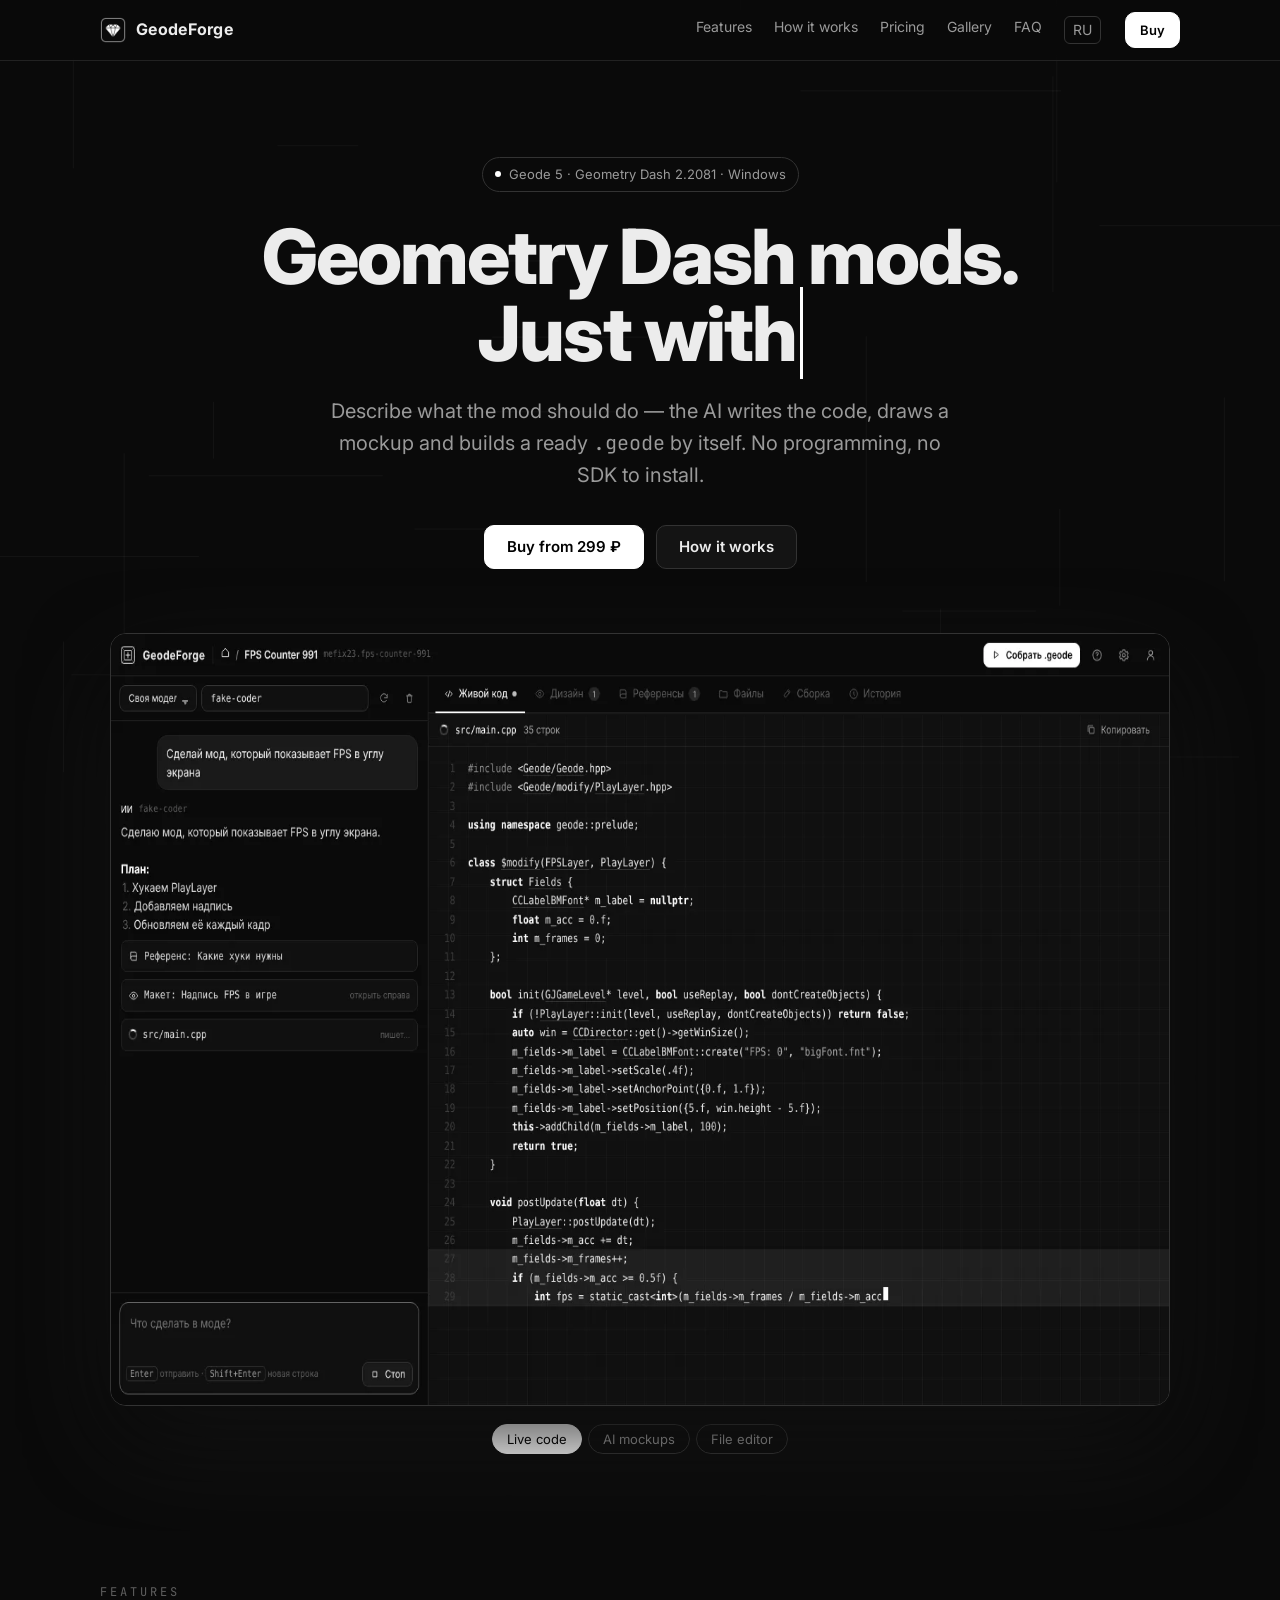
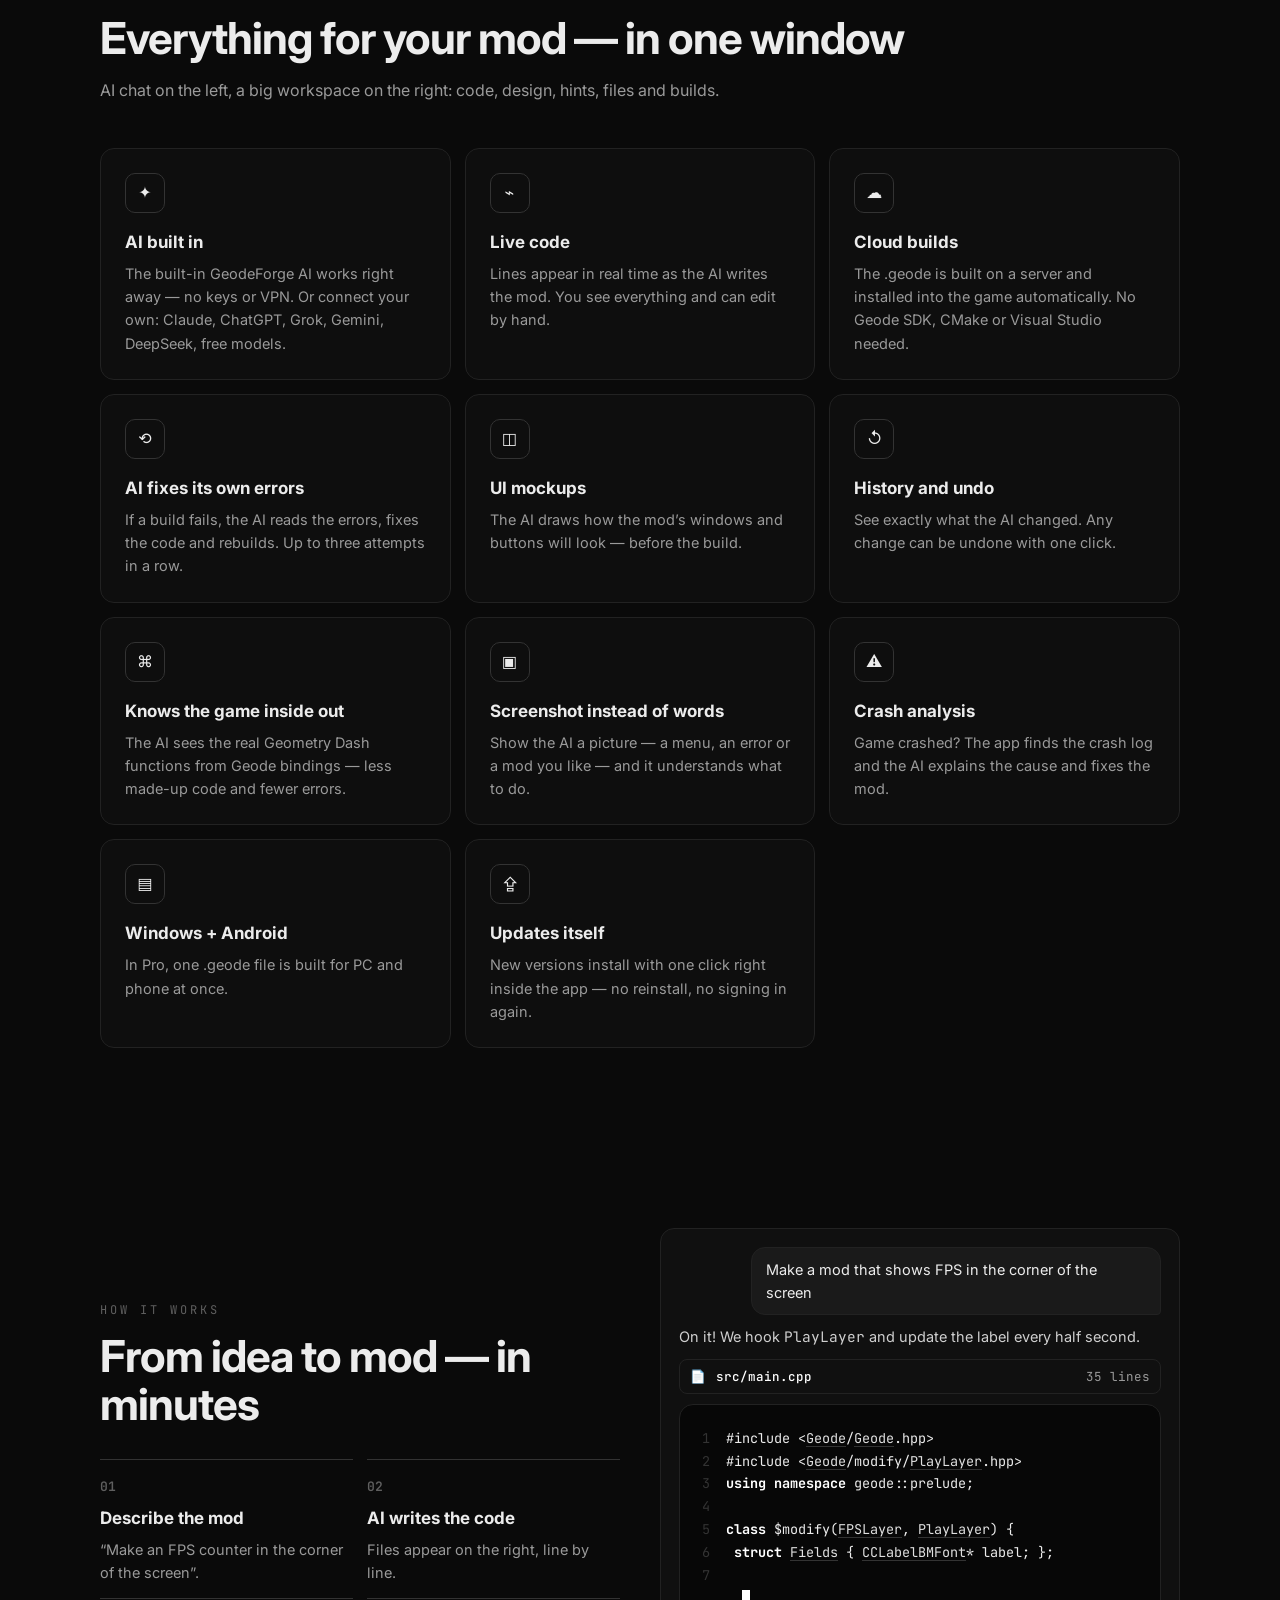
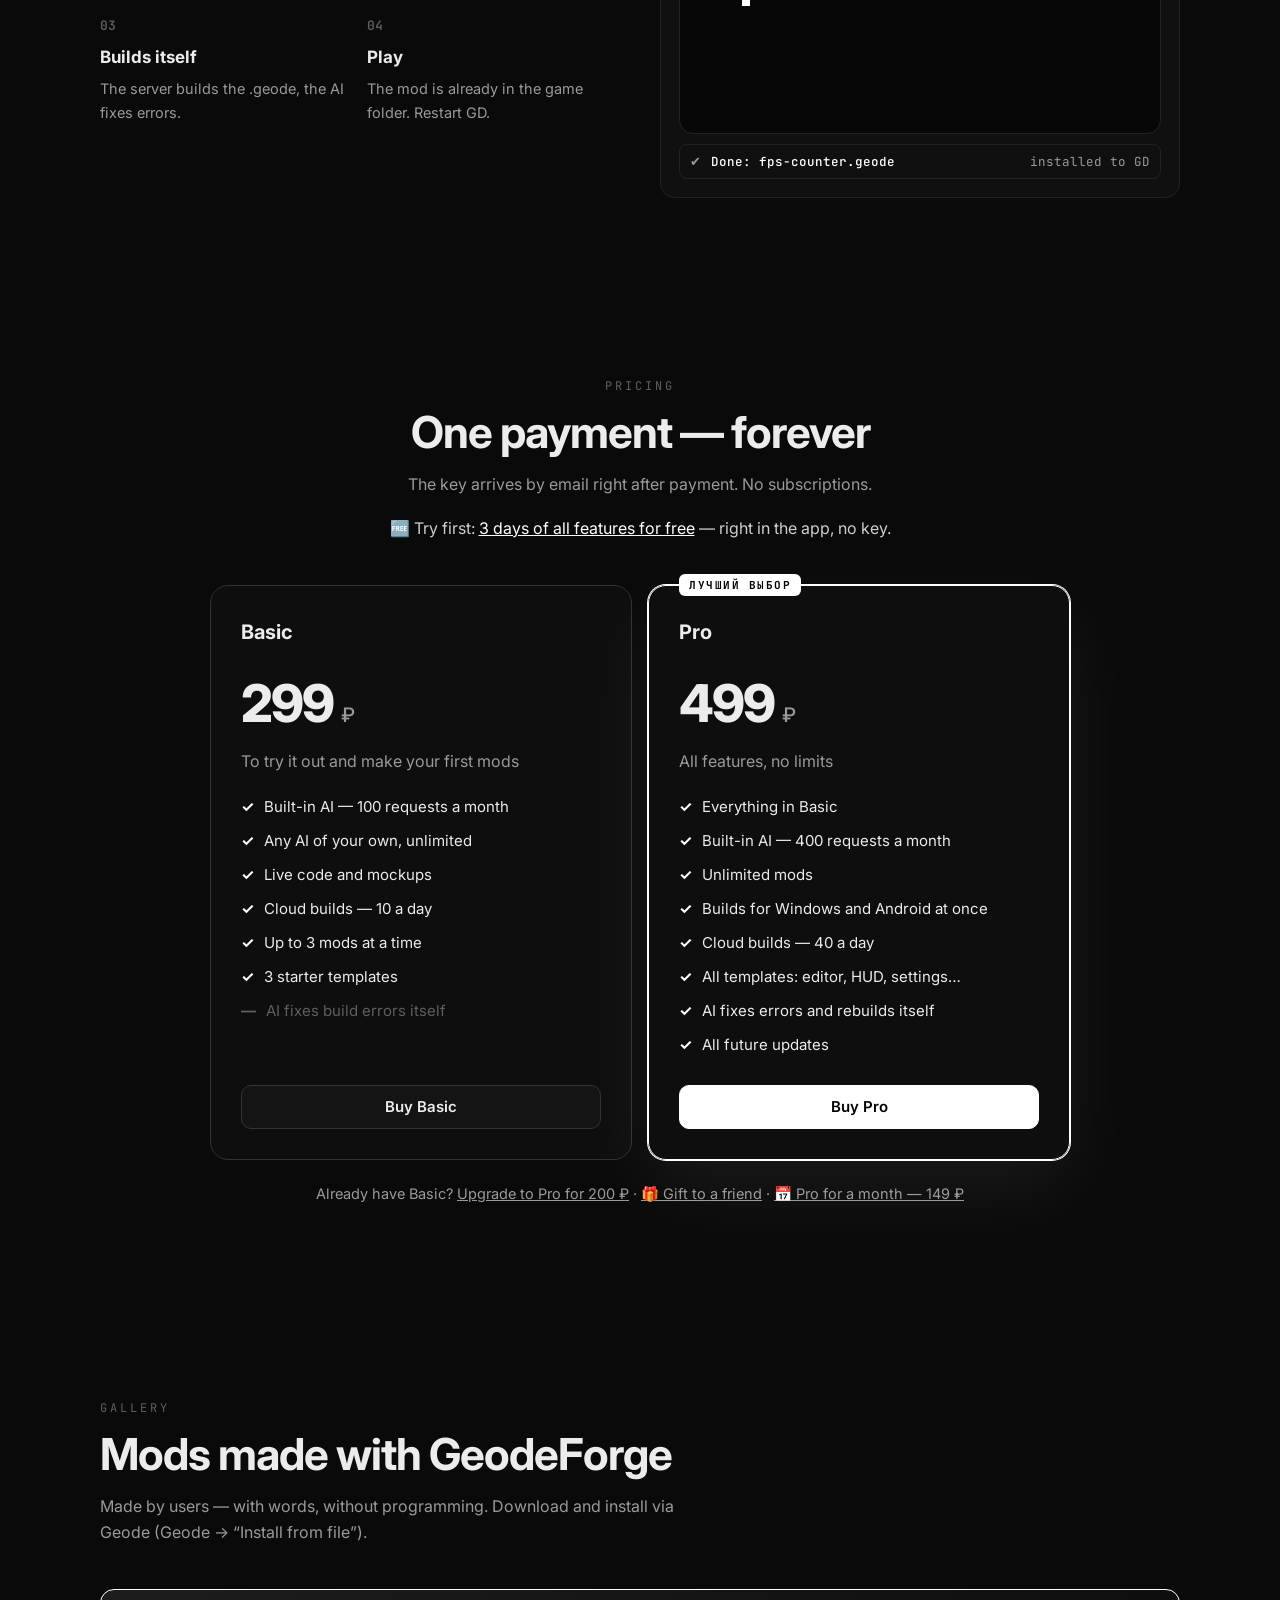
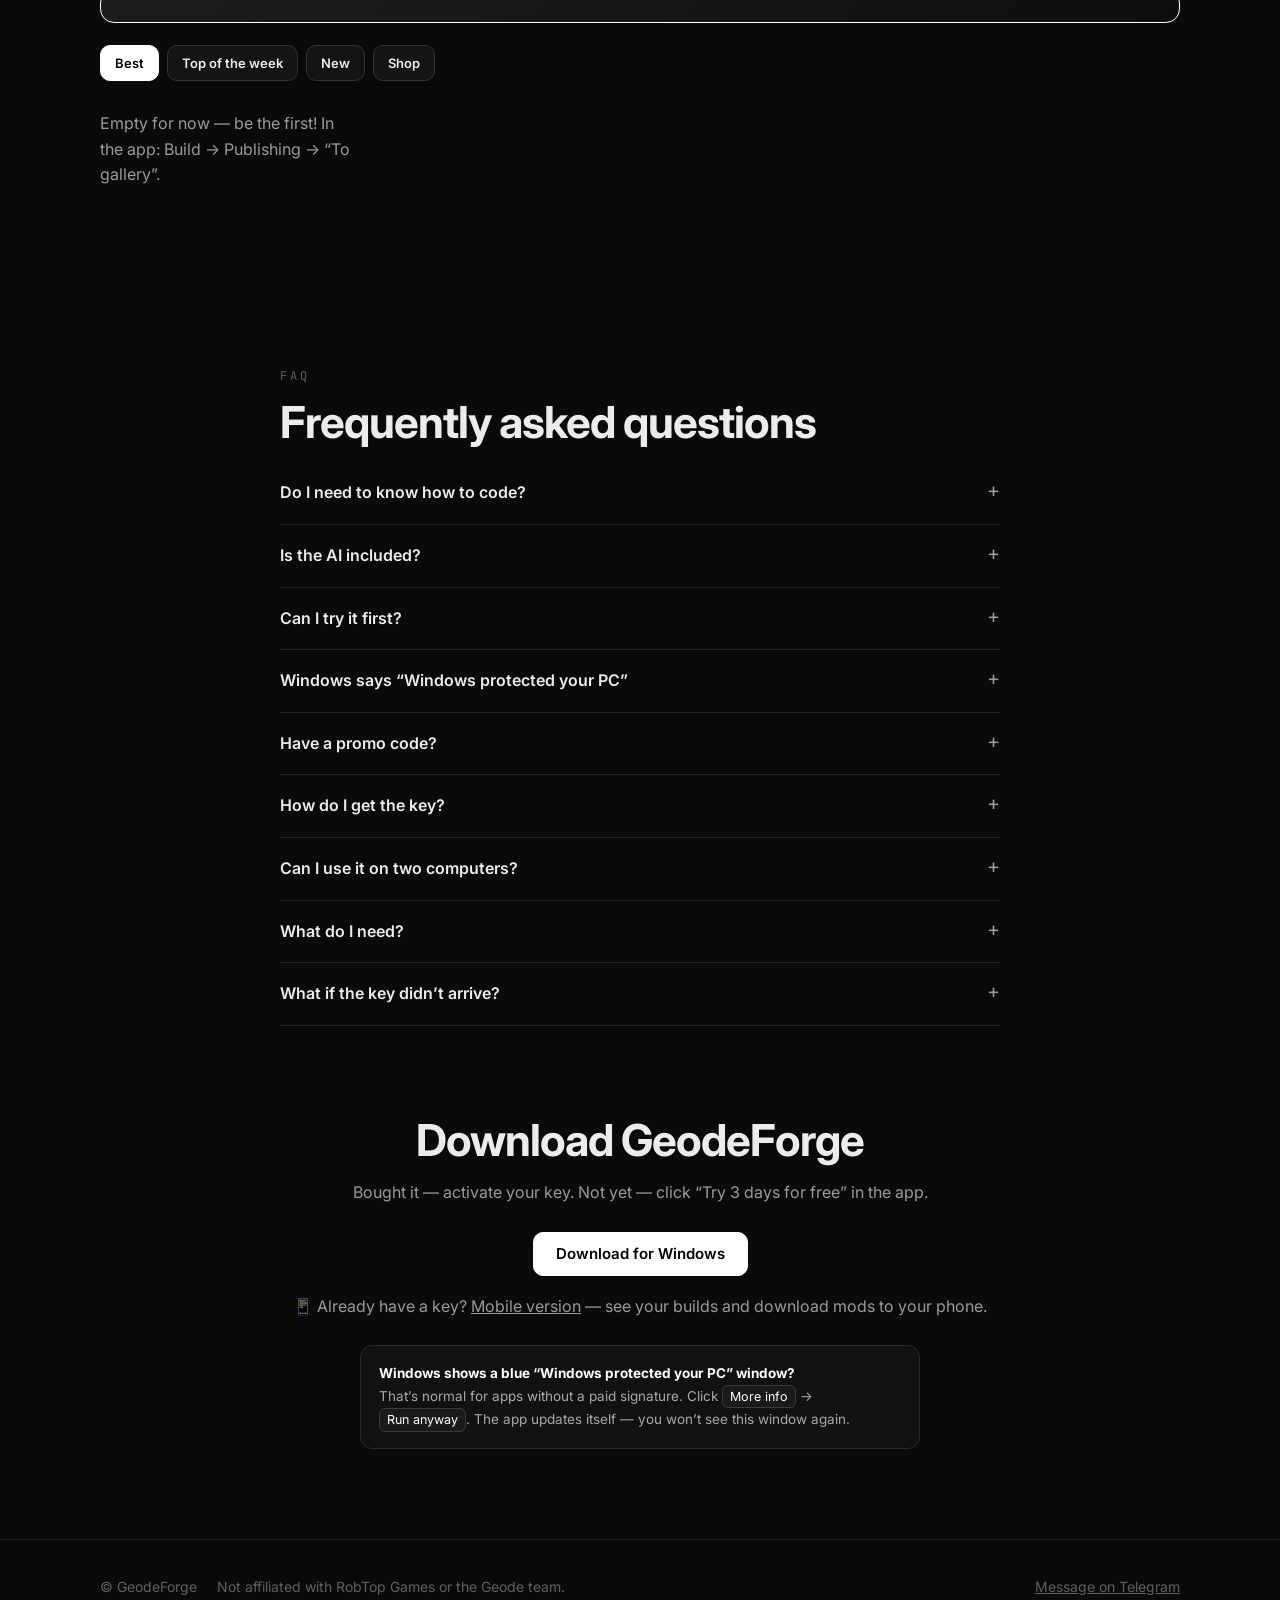
==== commit 3fd289da: "update: en.html" ====
--- a/en.html
+++ b/en.html
@@ -138,7 +138,7 @@
           <button class="btn primary" data-plan="pro">Buy Pro</button>
         </div>
       </div>
-      <p class="upgrade-note">Already have Basic? <a href="#" data-plan="upgrade">Upgrade to Pro for <span id="amt-upgrade">200</span> ₽</a> · <a href="#" data-plan="pro" data-gift="1">🎁 Gift to a friend</a></p>
+      <p class="upgrade-note">Already have Basic? <a href="#" data-plan="upgrade">Upgrade to Pro for <span id="amt-upgrade">200</span> ₽</a> · <a href="#" data-plan="pro" data-gift="1">🎁 Gift to a friend</a> · <a href="#" data-plan="sub">📅 Pro for a month — <span id="amt-sub">149</span> ₽</a></p>
     </div>
   </section>
 
@@ -156,7 +156,7 @@
       <h2>Mods made with GeodeForge</h2>
       <p class="sub">Made by users — with words, without programming. Download and install via Geode (Geode → “Install from file”).</p>
       <div id="contest" class="contest" hidden></div>
-      <div class="gtabs"><button class="btn sm on" data-gsort="top">Best</button><button class="btn sm" data-gsort="week">Top of the week</button><button class="btn sm" data-gsort="new">New</button></div>
+      <div class="gtabs"><button class="btn sm on" data-gsort="top">Best</button><button class="btn sm" data-gsort="week">Top of the week</button><button class="btn sm" data-gsort="new">New</button><button class="btn sm" data-gsort="shop">Shop</button></div>
       <div class="gallery" id="gallery-list"><div class="dim">Empty for now — be the first! In the app: Build → Publishing → “To gallery”.</div></div>
     </div>
   </section>
@@ -207,8 +207,8 @@
     <div class="dim" id="m-sub" style="font-size:14px"></div>
     <label class="l" for="email" id="m-email-label">Email — the key will be sent here</label>
     <input class="input" id="email" type="email" required placeholder="you@gmail.com" autocomplete="email">
-    <label class="l" for="promo">Promo code <span class="dim">(if any)</span></label>
-    <input class="input mono" id="promo" placeholder="GD20" autocomplete="off" style="text-transform:uppercase">
+    <label class="l promo-l" for="promo">Promo code <span class="dim">(if any)</span></label>
+    <input class="input mono promo-l" id="promo" placeholder="GD20" autocomplete="off" style="text-transform:uppercase">
     <div class="promo-msg" id="promo-msg"></div>
     <label class="check-row"><input type="checkbox" id="gift"> 🎁 It’s a gift — send the key to a friend</label>
     <div id="gift-fields" hidden>
--- a/style.css
+++ b/style.css
@@ -178,3 +178,11 @@
 .mac-links { margin-top: 14px; font-size: 14px; color: #cfcfcf; }
 .mac-links a { color: #fff; }
 .check-row { display: flex; gap: 8px; align-items: center; margin: 14px 0 4px; font-size: 14px; color: #cfcfcf; cursor: pointer; }
+
+/* v0.6: галерея — лайки, топ, конкурс */
+.gtabs { display: flex; gap: 8px; margin-top: 22px; flex-wrap: wrap; }
+.gtabs .btn.on, .like.on { background: #fff; color: #000; border-color: #fff; }
+.gcard .img { position: relative; }
+.gcard .rank { position: absolute; top: 8px; left: 8px; background: #fff; color: #000; font-weight: 800; font-size: 12px; border-radius: 6px; padding: 1px 7px; }
+.gacts { display: flex; gap: 8px; }
+.contest { border: 1px solid #fff; border-radius: 14px; padding: 16px 18px; margin-top: 22px; background: linear-gradient(135deg, #1d1d1d, #0e0e0e); display: flex; flex-direction: column; gap: 4px; }
